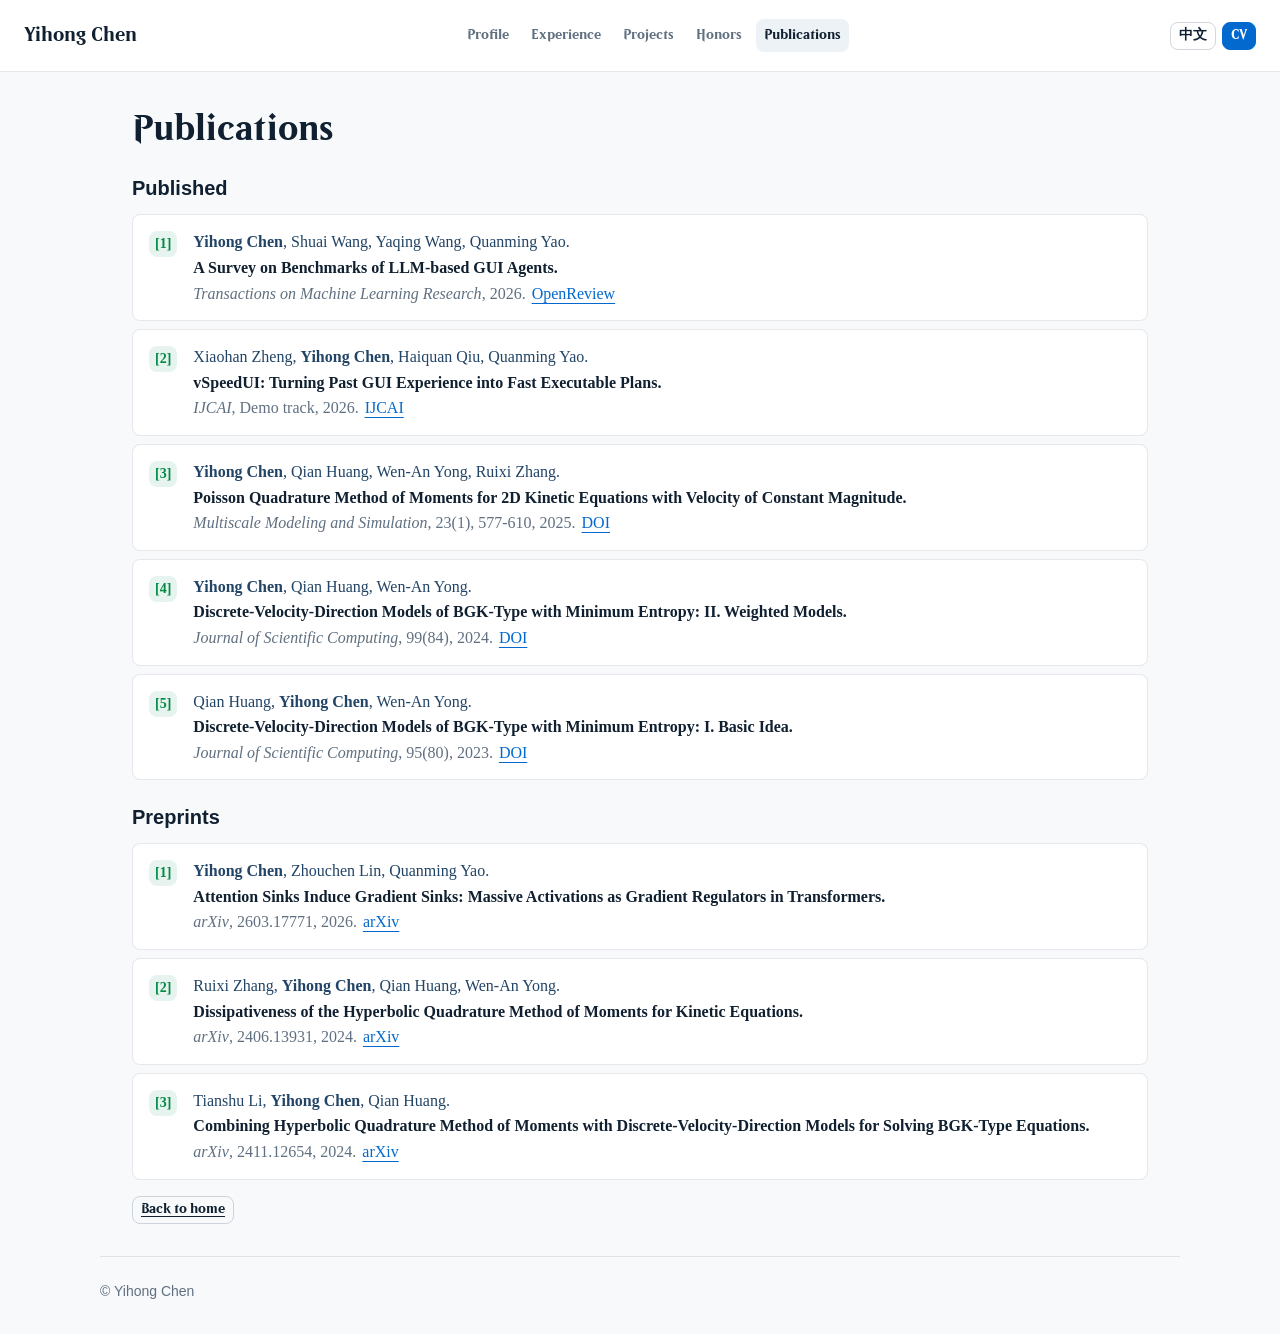
==== publications.html @ 1b585443 "update" ====
<!DOCTYPE html>
<html lang="zh-CN">
<head>
    <meta charset="utf-8">
    <meta name="viewport" content="width=device-width, initial-scale=1">
    <meta name="description" content="陈奕宏的学术发表与系统工作，涵盖 LLM GUI agents、Transformer 训练机制、动理学方程、矩方法与数值分析。">
    <meta name="author" content="Yihong Chen">
    <meta name="keywords" content="陈奕宏, Yihong Chen, publications, LLM agents, GUI agents, Transformer, kinetic equations, moment methods">
    <meta property="og:type" content="website">
    <meta property="og:title" content="发表列表 | 陈奕宏">
    <meta property="og:description" content="陈奕宏的学术发表与系统工作，涵盖 LLM GUI agents、Transformer 训练机制、动理学方程、矩方法与数值分析。">
    <meta name="twitter:card" content="summary">
    <meta name="twitter:title" content="发表列表 | 陈奕宏">
    <meta name="twitter:description" content="陈奕宏的学术发表与系统工作，涵盖 LLM GUI agents、Transformer 训练机制、动理学方程、矩方法与数值分析。">
    <title></title>
    <link rel="stylesheet" href="css/main.css">
    <script src="js/content.js" defer></script>
    <script src="js/publications.js" defer></script>
    <script src="js/main.js" defer></script>
</head>
<body data-page="publications">
    <header class="site-header">
        <a class="brand" href="index.html#top" id="brand"></a>
        <nav class="site-nav" aria-label="Primary navigation">
            <a href="index.html#profile" data-nav="profile"></a>
            <a href="index.html#experience" data-nav="experience"></a>
            <a href="index.html#projects" data-nav="projects"></a>
            <a href="index.html#honors" data-nav="honors"></a>
            <a href="publications.html" data-nav="outputs" aria-current="page"></a>
        </nav>
        <div class="header-actions">
            <button class="text-button" id="language-toggle" type="button">En</button>
            <button class="text-button primary" id="cv-button" type="button">简历</button>
        </div>
    </header>

    <main id="top" class="page-main">
        <section class="section publications-section" aria-labelledby="publication-list-title">
            <div class="section-heading">
                <h2 id="publication-list-title"></h2>
            </div>
            <div class="outputs-block">
                <h3 id="published-title"></h3>
                <ol class="outputs-list" id="published-list"></ol>
            </div>
            <div class="outputs-block">
                <h3 id="preprint-title"></h3>
                <ol class="outputs-list" id="preprint-list"></ol>
            </div>
            <div class="section-actions">
                <a class="text-button" id="publications-back-link" href="index.html#outputs"></a>
            </div>
        </section>
    </main>

    <footer class="site-footer">
        <span id="footer-text"></span>
    </footer>
</body>
</html>
---- css/main.css ----
/* =========================================================
   1. 全局变量：日常调风格时，优先只改这一块
   ========================================================= */
@font-face {
    font-family: "Beleren2016";
    src: url("../fonts/Beleren2016-Bold.woff") format("woff");
    font-style: normal;
    font-weight: 600;
    font-display: swap;
}

:root {
    /* 颜色：页面正文、卡片、链接、强调色都集中在这里 */
    --color-ink: #102030;
    --color-body: #224466;
    --color-muted: #607080;
    --color-page: #f7f9fb;
    --color-panel: #ffffff;
    --color-white: #ffffff;
    --color-soft: #edf2f6;
    --color-primary: #0369cf;
    --color-primary-strong: #0248ab;
    --color-accent: #028a46;

    /* 颜色：状态、边框、浅色底，只在组件中复用 */
    --color-header-bg: rgba(255, 255, 255, 0.9);
    --color-focus: rgba(25, 122, 99, 0.28);
    --color-border: rgba(100, 112, 132, 0.16);
    --color-border-strong: rgba(100, 112, 132, 0.28);
    --color-timeline-line: rgba(25, 122, 99, 0.22);
    --color-tag-text: #20415c;
    --color-tag-bg: #e6eef6;
    --color-tag-border: rgba(16, 89, 168, 0.12);
    --color-outputs-index-bg: #e7f3ee;
    --color-shadow-panel: rgba(24, 32, 40, 0.1);

    /* 间距：以 m 为基准，向左变小，向右变大 */
    --space-sss: 4px;
    --space-ss: 6px;
    --space-s: 8px;
    --space-m: 12px;
    --space-l: 16px;
    --space-ll: 24px;
    --space-lll: 32px;
    --space-llll: 48px;

    /* 字号：普通正文用 m，辅助信息用 s/ss，标题单独用 heading */
    --text-sss: 10px;
    --text-ss: 12px;
    --text-s: 14px;
    --text-m: 16px;
    --text-l: 18px;
    --text-ll: 20px;
    --heading-m: clamp(24px, 4vw, 36px);
    --heading-l: clamp(32px, 8vw, 48px);

    /* 字重与行高：避免各处手写 600、800、1.5 */
    --font-weight-b: 600;
    --font-weight-bb: 800;
    --line-tight: 1.15;
    --line-base: 1.5;
    --line-button: 1;
    --line-card-title: 1.35;

    /* 圆角、边框、阴影、动效 */
    --radius-m: 8px;
    --border-width: 1px;
    --focus-width: 3px;
    --shadow-panel: 0 18px 45px var(--color-shadow-panel);
    --transition-m: 0.18s ease;

    /* 页面主要尺寸 */
    --content-width: 1080px;
    --copy-width: 720px;
    --profile-card-width: 240px;
    --profile-card-mobile-width: 50%;
    --profile-photo-mobile-height: 320px;

    /* 顶栏与响应式断点：默认是电脑横屏；小于此宽度按手机竖屏处理。 */
    --header-height: 72px;
    --header-height-compact: 64px;

    /* 小装饰尺寸：时间轴和链接下划线 */
    --timeline-marker-size: 26px;
    --timeline-marker-border: 7px;
    --timeline-line-width: 2px;
    --link-underline-width: 0.08em;
    --link-underline-offset: 0.24em;
    --nav-blur: 16px;

    --font-sans: "Inter", "Segoe UI", "Helvetica Neue", Arial, "Noto Sans SC", sans-serif;
    --font-serif-cn: "Noto Serif SC", "Source Han Serif SC", "Songti SC", SimSun, serif;
    --font-academic: "Times New Roman", Times, serif;
    --font-display-en: "Beleren2016", var(--font-sans);
    --font-display: var(--font-serif-cn);
}

/* 中文模式用宋体系；英文模式用 Beleren。JS 切换 documentElement.lang 后自动生效。 */
html[lang^="zh"] {
    --font-display: var(--font-serif-cn);
}

html[lang="en"] {
    --font-display: var(--font-display-en);
}

/* =========================================================
   2. 全局基底：通常不用改，负责浏览器默认样式归一
   ========================================================= */
* {
    box-sizing: border-box;
}

html {
    scroll-behavior: smooth;
}

body {
    margin: 0;
    color: var(--color-ink);
    background: var(--color-page);
    font-family: var(--font-sans);
    font-size: var(--text-m);
    line-height: var(--line-base);
}

a {
    color: var(--color-primary);
    text-decoration-thickness: var(--link-underline-width);
    text-underline-offset: var(--link-underline-offset);
}

a:hover {
    color: var(--color-primary-strong);
}

button,
a {
    -webkit-tap-highlight-color: transparent;
}

button:focus-visible,
a:focus-visible {
    outline: var(--focus-width) solid var(--color-focus);
    outline-offset: var(--focus-width);
}

/* =========================================================
   3. 通用排版：标题、正文、章节小标题
   ========================================================= */
h1,
h2,
h3,
p {
    overflow-wrap: anywhere;
}

h1 {
    margin: var(--space-s) 0 0;
    font-size: var(--heading-l);
    font-weight: var(--font-weight-bb);
    line-height: var(--line-tight);
}

h2 {
    margin: var(--space-ss) 0 0;
    font-family: var(--font-display);
    font-size: var(--heading-m);
    line-height: var(--line-tight);
}

h3 {
    margin: 0;
    font-size: var(--text-ll);
    line-height: var(--line-card-title);
}

.item-type {
    margin: 0;
    color: var(--color-accent);
    font-family: var(--font-display);
    font-size: var(--text-ss);
    font-weight: var(--font-weight-bb);
}

.lead,
.body-copy {
    color: var(--color-body);
    font-size: var(--text-l);
}

.lead {
    max-width: var(--copy-width);
    margin: var(--space-l) 0 0;
}

.body-copy p {
    margin: 0 0 var(--space-m);
}

.body-copy p:last-child {
    margin-bottom: 0;
}

/* =========================================================
   4. 页面骨架：容器宽度与章节距离
   ========================================================= */
main,
.site-footer {
    width: min(var(--content-width), calc(100% - var(--space-lll)));
    margin: 0 auto;
}

.section {
    padding: var(--space-lll);
    border-top: var(--border-width) solid var(--color-border);
    scroll-margin-top: calc(var(--header-height) + var(--space-l));
}

.section-heading {
    max-width: var(--copy-width);
    margin-bottom: var(--space-ll);
}

.section-copy {
    max-width: var(--copy-width);
    margin: var(--space-m) 0 0;
    color: var(--color-body);
    font-size: var(--text-l);
}

.section-actions {
    display: flex;
    flex-wrap: wrap;
    gap: var(--space-s);
    margin-top: var(--space-l);
}

/* =========================================================
   5. 通用组件：按钮、标签、列表、卡片
   ========================================================= */
.text-button {
    display: inline-flex;
    align-items: center;
    justify-content: center;
    min-height: calc(var(--space-l) + var(--space-m));
    padding: 0 var(--space-s);
    color: var(--color-ink);
    background: transparent;
    border: var(--border-width) solid var(--color-border-strong);
    border-radius: var(--radius-m);
    cursor: pointer;
    font: inherit;
    font-family: var(--font-display);
    font-size: var(--text-s);
    font-weight: var(--font-weight-b);
    line-height: var(--line-button);
    transition:
        background-color var(--transition-m),
        border-color var(--transition-m),
        color var(--transition-m);
}

.text-button:hover {
    background: var(--color-soft);
}

.text-button.primary {
    color: var(--color-white);
    background: var(--color-primary);
    border-color: var(--color-primary);
}

.text-button.primary:hover {
    background: var(--color-primary-strong);
    border-color: var(--color-primary-strong);
}

.tag-list {
    display: flex;
    flex-wrap: wrap;
    gap: var(--space-s);
    margin-top: var(--space-l);
}

.tag {
    display: inline-flex;
    align-items: center;
    min-height: calc(var(--space-l) + var(--space-ss));
    padding: var(--space-sss) var(--space-s);
    border-radius: var(--radius-m);
    font-size: var(--text-ss);
    font-weight: var(--font-weight-b);
}

.tag {
    color: var(--color-tag-text);
    background: var(--color-tag-bg);
    border: var(--border-width) solid var(--color-tag-border);
}

.meta-list {
    margin: 0;
    padding: 0;
    list-style: none;
    display: grid;
    gap: var(--space-ss);
    color: var(--color-muted);
    font-size: var(--text-s);
    line-height: var(--line-base);
}

.meta-list a {
    color: inherit;
    text-decoration-color: var(--color-border-strong);
    transition: color var(--transition-m);
}

.meta-list a:hover {
    color: var(--color-primary-strong);
}

/* 白底卡片的共用底座：新增卡片时优先复用这组视觉 */
.projects-item,
.timeline-body,
.outputs-list li,
.profile-card,
.honor-item,
.research-focus-item {
    background: var(--color-panel);
    border: var(--border-width) solid var(--color-border);
    border-radius: var(--radius-m);
}

.projects-item,
.timeline-body {
    padding: var(--space-l);
}

.projects-list,
.timeline {
    display: grid;
    gap: var(--space-l);
}

.projects-item p,
.timeline-body p,
.outputs-main p {
    margin: 0;
}

/* =========================================================
   6. 顶部导航：只负责定位、导航项和语言/CV按钮
   ========================================================= */
.site-header {
    position: sticky;
    top: 0;
    z-index: 10;
    display: grid;
    grid-template-columns: auto 1fr auto;
    align-items: center;
    gap: var(--space-l);
    min-height: var(--header-height);
    padding: 0 var(--space-ll);
    background: var(--color-header-bg);
    border-bottom: var(--border-width) solid var(--color-border);
    backdrop-filter: blur(var(--nav-blur));
}

.brand {
    color: var(--color-ink);
    font-family: var(--font-display);
    font-size: var(--text-ll);
    font-weight: var(--font-weight-b);
    text-decoration: none;
    white-space: nowrap;
}

.site-nav {
    display: flex;
    justify-content: center;
    gap: var(--space-ss);
}

.site-nav a {
    padding: var(--space-ss) var(--space-s);
    color: var(--color-muted);
    border-radius: var(--radius-m);
    font-family: var(--font-display);
    font-size: var(--text-s);
    font-weight: var(--font-weight-b);
    text-decoration: none;
    white-space: nowrap;
    transition:
        background-color var(--transition-m),
        color var(--transition-m);
}

.site-nav a:hover {
    color: var(--color-ink);
    background: var(--color-soft);
}

.site-nav a[aria-current="page"] {
    color: var(--color-ink);
    background: var(--color-soft);
}

.header-actions {
    display: flex;
    align-items: center;
    gap: var(--space-ss);
}

/* =========================================================
   7. 首屏：姓名、简介、个人信息、头像
   ========================================================= */
.hero {
    display: grid;
    grid-template-columns: minmax(0, 1fr) var(--profile-card-width);
    gap: var(--space-lll);
    align-items: center;
    min-height: calc(100svh - var(--header-height));
    padding: var(--space-llll) var(--space-lll);
}

.hero-copy {
    max-width: var(--copy-width);
}

.identity-meta {
    margin-top: var(--space-l);
}

.profile-links {
    display: flex;
    flex-wrap: wrap;
    gap: var(--space-ss);
    margin-top: var(--space-l);
}

.profile-links a {
    display: inline-flex;
    align-items: center;
    min-height: calc(var(--space-l) + var(--space-s));
    padding: 0 var(--space-s);
    color: var(--color-primary);
    background: var(--color-panel);
    border: var(--border-width) solid var(--color-border);
    border-radius: var(--radius-m);
    font-size: var(--text-s);
    font-weight: var(--font-weight-b);
    line-height: var(--line-button);
    text-decoration: none;
    transition:
        background-color var(--transition-m),
        border-color var(--transition-m),
        color var(--transition-m);
}

.profile-links a:hover {
    color: var(--color-white);
    background: var(--color-primary);
    border-color: var(--color-primary);
}

.profile-card {
    align-self: center;
    overflow: hidden;
    box-shadow: var(--shadow-panel);
}

.profile-photo {
    display: block;
    width: 100%;
    aspect-ratio: 2 / 3;
    object-fit: cover;
    background: var(--color-soft);
}

/* =========================================================
   8. 科研与项目经历
   ========================================================= */
.research-focus-grid {
    display: grid;
    grid-template-columns: repeat(3, minmax(0, 1fr));
    gap: var(--space-l);
}

.research-focus-item {
    display: grid;
    gap: var(--space-m);
    align-content: start;
    padding: var(--space-l);
}

.research-focus-description {
    margin: 0;
    color: var(--color-body);
}

.projects-item-header {
    margin-bottom: var(--space-m);
}

.projects-item > p {
    color: var(--color-body);
}

/* =========================================================
   9. 教育与工作经历时间轴
   ========================================================= */
.timeline {
    position: relative;
}

.timeline::before {
    position: absolute;
    top: var(--space-s);
    bottom: var(--space-s);
    left: var(--space-m);
    width: var(--timeline-line-width);
    background: var(--color-timeline-line);
    content: "";
}

.timeline-item {
    position: relative;
    display: grid;
    grid-template-columns: var(--timeline-marker-size) minmax(0, 1fr);
    gap: var(--space-l);
}

.timeline-marker {
    position: relative;
    z-index: 1;
    width: var(--timeline-marker-size);
    height: var(--timeline-marker-size);
    margin-top: var(--space-l);
    background: var(--color-page);
    border: var(--timeline-marker-border) solid var(--color-accent);
    border-radius: 50%;
}

.timeline-marker.job {
    border-color: var(--color-primary);
}

.timeline-body {
    position: relative;
}

.timeline-body text {
    margin-right: var(--space-l);
    font-size: var(--text-m);
}

.timeline-body > p:last-child {
    margin-top: var(--space-s);
    color: var(--color-muted);
}

.timeline-time {
    position: absolute;
    top: var(--space-l);
    right: var(--space-l);
    color: var(--color-accent);
    font-size: var(--text-s);
    font-weight: var(--font-weight-b);
}

/* =========================================================
   10. 学术成果列表
   ========================================================= */
.publications-section {
    border-top: 0;
}

.outputs-block {
    margin-top: var(--space-ll);
}

.outputs-list {
    display: grid;
    gap: var(--space-s);
    margin: var(--space-m) 0 0;
    padding: 0;
    font-family: var(--font-academic);
    font-size: var(--text-m);
    line-height: var(--line-card-title);
    list-style: none;
    counter-reset: outputs;
}

.outputs-list li {
    display: grid;
    grid-template-columns: auto minmax(0, 1fr);
    gap: var(--space-l);
    align-items: start;
    padding: var(--space-l);
    counter-increment: outputs;
}

.outputs-list li::before {
    display: inline-flex;
    grid-column: 1;
    grid-row: 1;
    align-items: center;
    justify-content: center;
    width: fit-content;
    min-height: var(--timeline-marker-size);
    padding: 0 var(--space-ss);
    color: var(--color-accent);
    background: var(--color-outputs-index-bg);
    border-radius: var(--radius-m);
    font-size: var(--text-s);
    font-weight: var(--font-weight-bb);
    line-height: var(--line-button);
    content: "[" counter(outputs) "]";
}

.outputs-main {
    display: grid;
    grid-column: 2;
    grid-row: 1;
    gap: var(--space-sss);
}

.outputs-authors {
    color: var(--color-body);
}

.outputs-title {
    font-weight: var(--font-weight-b);
}

.outputs-venue {
    color: var(--color-muted);
}

.outputs-meta {
    white-space: nowrap;
}

.outputs-meta a {
    margin-left: var(--space-ss);
}

.inline-tags {
    display: flex;
    flex-wrap: wrap;
    gap: var(--space-ss);
}

.inline-tag {
    display: inline-flex;
    align-items: center;
    min-height: calc(var(--space-l) + var(--space-sss));
    padding: 0 var(--space-s);
    color: var(--color-tag-text);
    background: var(--color-tag-bg);
    border: var(--border-width) solid var(--color-tag-border);
    border-radius: var(--radius-m);
    font-size: var(--text-ss);
    font-weight: var(--font-weight-b);
    line-height: var(--line-button);
}

/* =========================================================
   11. 荣誉、联系、页脚
   ========================================================= */
.honor-list {
    display: grid;
    gap: var(--space-s);
}

.honor-item {
    display: grid;
    grid-template-columns: minmax(96px, auto) minmax(0, 1fr);
    gap: var(--space-l);
    align-items: center;
    padding: var(--space-m) var(--space-l);
}

.honor-time {
    display: inline-flex;
    align-items: center;
    justify-content: center;
    width: fit-content;
    min-width: 72px;
    margin: 0;
    padding: var(--space-sss) var(--space-s);
    color: var(--color-accent);
    background: var(--color-outputs-index-bg);
    border-radius: var(--radius-m);
    font-family: var(--font-display);
    font-size: var(--text-s);
    font-weight: var(--font-weight-bb);
    line-height: var(--line-card-title);
    white-space: nowrap;
}

.honor-description {
    margin: 0;
    color: var(--color-body);
}

.site-footer {
    padding: var(--space-ll) 0 var(--space-lll);
    color: var(--color-muted);
    border-top: var(--border-width) solid var(--color-border);
    font-size: var(--text-s);
}

/* =========================================================
   12. 响应式：默认电脑横屏；这里统一处理手机竖屏
   ========================================================= */
@media (max-width: 720px) {
    :root {
        --header-height: var(--header-height-compact);
    }

    body {
        font-size: var(--text-s);
    }

    main,
    .site-footer {
        width: min(100% - var(--space-l), var(--content-width));
    }

    .site-header {
        grid-template-columns: 1fr auto;
        gap: var(--space-s);
        padding: var(--space-s) var(--space-l);
    }

    .brand {
        font-size: var(--text-l);
    }

    .site-nav {
        grid-column: 1 / -1;
        justify-content: flex-start;
        order: 3;
        overflow-x: auto;
        padding-bottom: var(--space-sss);
        scrollbar-width: none;
    }

    .site-nav::-webkit-scrollbar {
        display: none;
    }

    .text-button {
        min-height: calc(var(--space-l) + var(--space-s));
    }

    h1 {
        font-size: var(--heading-m);
    }

    .lead,
    .body-copy,
    .section-copy {
        font-size: var(--text-m);
    }

    .section {
        padding: var(--space-lll) 0;
    }

    .hero {
        grid-template-columns: 1fr;
        gap: var(--space-l);
        min-height: 0;
        padding: var(--space-lll) 0;
    }

    .profile-card {
        justify-self: center;
        order: -1;
        width: min(var(--profile-card-width), var(--profile-card-mobile-width));
    }

    .projects-item,
    .timeline-body,
    .outputs-list li,
    .honor-item,
    .research-focus-item {
        padding: var(--space-m);
    }

    .timeline-time {
        position: static;
        margin-top: var(--space-ss);
    }

    .outputs-list li {
        gap: var(--space-s);
    }

    .outputs-list {
        font-size: var(--text-s);
    }

    .research-focus-grid {
        grid-template-columns: 1fr;
    }

    .profile-photo {
        max-height: var(--profile-photo-mobile-height);
    }
}
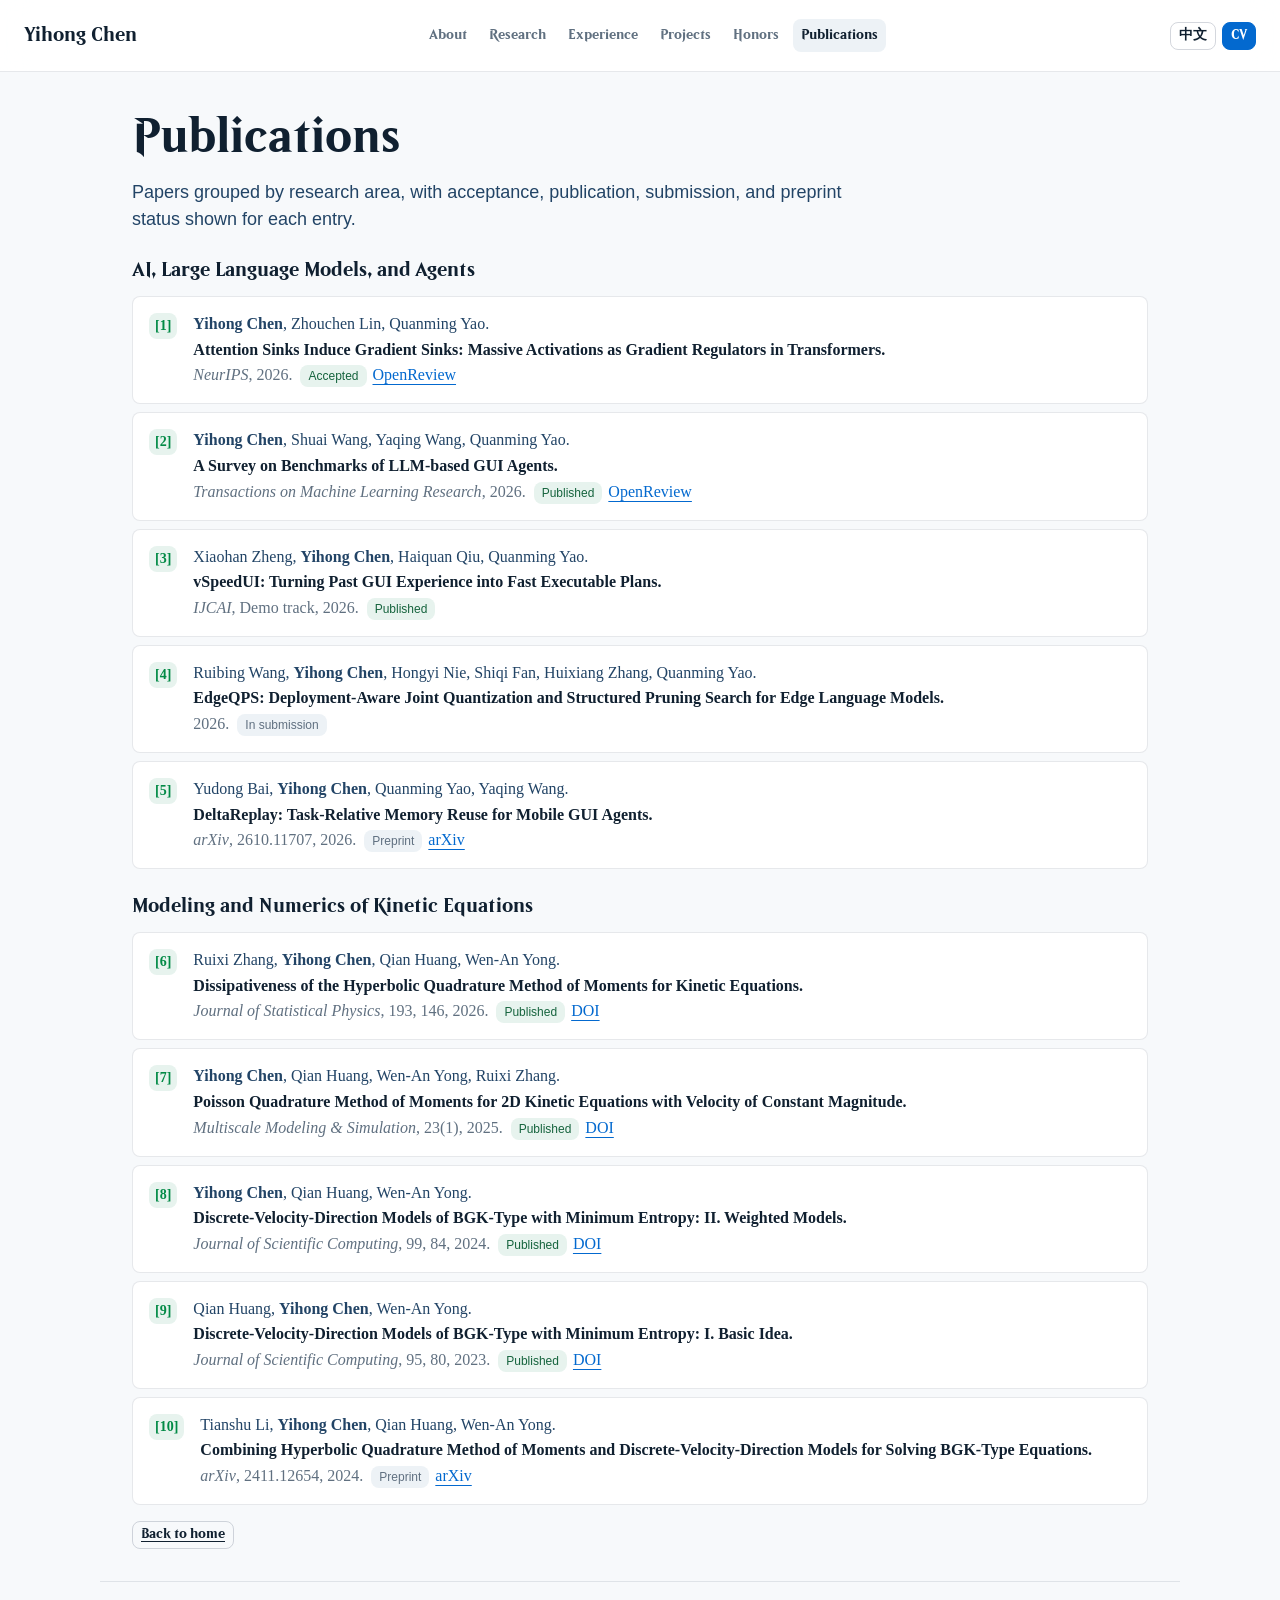
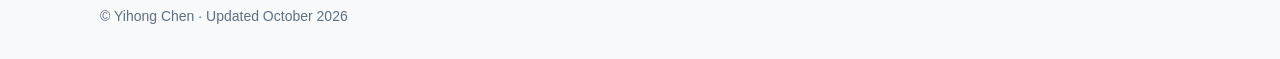
==== commit adaac167: "update" ====
--- a/publications.html
+++ b/publications.html
@@ -3,16 +3,16 @@
 <head>
     <meta charset="utf-8">
     <meta name="viewport" content="width=device-width, initial-scale=1">
-    <meta name="description" content="陈奕宏的学术发表与系统工作，涵盖 LLM GUI agents、Transformer 训练机制、动理学方程、矩方法与数值分析。">
+    <meta name="description" content="陈奕宏的论文成果：人工智能、大语言模型与智能体，以及动理学方程建模与数值计算。包含 NeurIPS、TMLR、IJCAI 和数值计算相关期刊成果。">
     <meta name="author" content="Yihong Chen">
-    <meta name="keywords" content="陈奕宏, Yihong Chen, publications, LLM agents, GUI agents, Transformer, kinetic equations, moment methods">
+    <meta name="keywords" content="陈奕宏, Yihong Chen, NeurIPS, TMLR, IJCAI, EdgeQPS, DeltaReplay, Kinetic Equations, Moment Methods">
     <meta property="og:type" content="website">
-    <meta property="og:title" content="发表列表 | 陈奕宏">
-    <meta property="og:description" content="陈奕宏的学术发表与系统工作，涵盖 LLM GUI agents、Transformer 训练机制、动理学方程、矩方法与数值分析。">
+    <meta property="og:title" content="论文成果 | 陈奕宏">
+    <meta property="og:description" content="陈奕宏的论文成果：人工智能、大语言模型与智能体，以及动理学方程建模与数值计算。包含 NeurIPS、TMLR、IJCAI 和数值计算相关期刊成果。">
     <meta name="twitter:card" content="summary">
-    <meta name="twitter:title" content="发表列表 | 陈奕宏">
-    <meta name="twitter:description" content="陈奕宏的学术发表与系统工作，涵盖 LLM GUI agents、Transformer 训练机制、动理学方程、矩方法与数值分析。">
-    <title></title>
+    <meta name="twitter:title" content="论文成果 | 陈奕宏">
+    <meta name="twitter:description" content="陈奕宏的论文成果：人工智能、大语言模型与智能体，以及动理学方程建模与数值计算。包含 NeurIPS、TMLR、IJCAI 和数值计算相关期刊成果。">
+    <title>论文成果 | 陈奕宏</title>
     <link rel="stylesheet" href="css/main.css">
     <script src="js/content.js" defer></script>
     <script src="js/publications.js" defer></script>
@@ -23,6 +23,7 @@
         <a class="brand" href="index.html#top" id="brand"></a>
         <nav class="site-nav" aria-label="Primary navigation">
             <a href="index.html#profile" data-nav="profile"></a>
+            <a href="index.html#research-focus" data-nav="research"></a>
             <a href="index.html#experience" data-nav="experience"></a>
             <a href="index.html#projects" data-nav="projects"></a>
             <a href="index.html#honors" data-nav="honors"></a>
@@ -37,15 +38,16 @@
     <main id="top" class="page-main">
         <section class="section publications-section" aria-labelledby="publication-list-title">
             <div class="section-heading">
-                <h2 id="publication-list-title"></h2>
+                <h1 class="page-title" id="publication-list-title"></h1>
+                <p class="section-copy" id="publications-lead"></p>
             </div>
             <div class="outputs-block">
-                <h3 id="published-title"></h3>
-                <ol class="outputs-list" id="published-list"></ol>
+                <h2 class="publication-area-title" id="ai-title"></h2>
+                <ol class="outputs-list" id="ai-list"></ol>
             </div>
             <div class="outputs-block">
-                <h3 id="preprint-title"></h3>
-                <ol class="outputs-list" id="preprint-list"></ol>
+                <h2 class="publication-area-title" id="kinetics-title"></h2>
+                <ol class="outputs-list" id="kinetics-list"></ol>
             </div>
             <div class="section-actions">
                 <a class="text-button" id="publications-back-link" href="index.html#outputs"></a>
--- a/css/main.css
+++ b/css/main.css
@@ -178,8 +178,8 @@
 .item-type {
     margin: 0;
     color: var(--color-accent);
-    font-family: var(--font-display);
-    font-size: var(--text-ss);
+    font-family: var(--font-sans);
+    font-size: var(--text-s);
     font-weight: var(--font-weight-bb);
 }
 
@@ -192,6 +192,21 @@
 .lead {
     max-width: var(--copy-width);
     margin: var(--space-l) 0 0;
+}
+
+.eyebrow {
+    margin: 0 0 var(--space-m);
+    color: var(--color-primary-strong);
+    font-size: var(--text-s);
+    font-weight: var(--font-weight-b);
+}
+
+.opportunity {
+    margin: var(--space-l) 0 0;
+    padding-left: var(--space-m);
+    color: var(--color-accent);
+    border-left: 3px solid var(--color-accent);
+    font-weight: var(--font-weight-b);
 }
 
 .body-copy p {
@@ -483,7 +498,7 @@
    ========================================================= */
 .research-focus-grid {
     display: grid;
-    grid-template-columns: repeat(3, minmax(0, 1fr));
+    grid-template-columns: 1fr;
     gap: var(--space-l);
 }
 
@@ -499,8 +514,50 @@
     color: var(--color-body);
 }
 
-.projects-item-header {
+.item-header {
     margin-bottom: var(--space-m);
+}
+
+.research-focus-item .item-header {
+    margin-bottom: 0;
+}
+
+.item-meta {
+    display: flex;
+    flex-wrap: wrap;
+    align-items: baseline;
+    justify-content: space-between;
+    gap: var(--space-ss) var(--space-l);
+    margin-top: var(--space-s);
+}
+
+.item-duration {
+    margin: 0;
+    color: var(--color-muted);
+    font-size: var(--text-s);
+}
+
+.item-highlights {
+    display: grid;
+    gap: var(--space-s);
+    margin: var(--space-m) 0 0;
+    padding-left: var(--space-ll);
+    color: var(--color-body);
+    line-height: 1.65;
+}
+
+.research-focus-item .item-highlights {
+    margin-top: 0;
+}
+
+.related-papers {
+    margin: 0;
+    color: var(--color-muted);
+    font-size: var(--text-s);
+}
+
+.related-papers a {
+    margin-left: var(--space-s);
 }
 
 .projects-item > p {
@@ -550,9 +607,9 @@
     position: relative;
 }
 
-.timeline-body text {
-    margin-right: var(--space-l);
-    font-size: var(--text-m);
+.timeline-body .timeline-affiliation {
+    margin-top: var(--space-s);
+    color: var(--color-body);
 }
 
 .timeline-body > p:last-child {
@@ -560,10 +617,8 @@
     color: var(--color-muted);
 }
 
-.timeline-time {
-    position: absolute;
-    top: var(--space-l);
-    right: var(--space-l);
+.timeline-body .timeline-time {
+    margin-top: var(--space-s);
     color: var(--color-accent);
     font-size: var(--text-s);
     font-weight: var(--font-weight-b);
@@ -574,6 +629,16 @@
    ========================================================= */
 .publications-section {
     border-top: 0;
+}
+
+.page-title {
+    font-family: var(--font-display);
+}
+
+.publication-area-title,
+.selected-title {
+    font-size: var(--text-ll);
+    line-height: var(--line-card-title);
 }
 
 .outputs-block {
@@ -589,7 +654,7 @@
     font-size: var(--text-m);
     line-height: var(--line-card-title);
     list-style: none;
-    counter-reset: outputs;
+    counter-reset: outputs var(--publication-start, 0);
 }
 
 .outputs-list li {
@@ -599,6 +664,12 @@
     align-items: start;
     padding: var(--space-l);
     counter-increment: outputs;
+    scroll-margin-top: calc(var(--header-height) + var(--space-ll));
+}
+
+.outputs-list li:target {
+    border-color: var(--color-primary);
+    box-shadow: 0 0 0 2px var(--color-tag-bg);
 }
 
 .outputs-list li::before {
@@ -639,7 +710,26 @@
 }
 
 .outputs-meta {
-    white-space: nowrap;
+    white-space: normal;
+}
+
+.publication-status {
+    display: inline-block;
+    margin-left: var(--space-s);
+    padding: 2px var(--space-s);
+    color: var(--color-muted);
+    background: var(--color-soft);
+    border-radius: var(--radius-m);
+    font-family: var(--font-sans);
+    font-size: var(--text-ss);
+    line-height: var(--line-base);
+    vertical-align: baseline;
+}
+
+.status-accepted,
+.status-published {
+    color: #16643e;
+    background: var(--color-outputs-index-bg);
 }
 
 .outputs-meta a {
@@ -715,6 +805,32 @@
 /* =========================================================
    12. 响应式：默认电脑横屏；这里统一处理手机竖屏
    ========================================================= */
+@media (max-width: 960px) {
+    .site-header {
+        grid-template-columns: 1fr auto;
+        gap: var(--space-s);
+        padding: var(--space-s) var(--space-l);
+    }
+
+    .site-nav {
+        grid-column: 1 / -1;
+        justify-content: flex-start;
+        order: 3;
+        overflow-x: auto;
+        min-width: 0;
+        scrollbar-width: none;
+    }
+
+    .site-nav::-webkit-scrollbar {
+        display: none;
+    }
+
+    .section,
+    .outputs-list li {
+        scroll-margin-top: 128px;
+    }
+}
+
 @media (max-width: 720px) {
     :root {
         --header-height: var(--header-height-compact);
